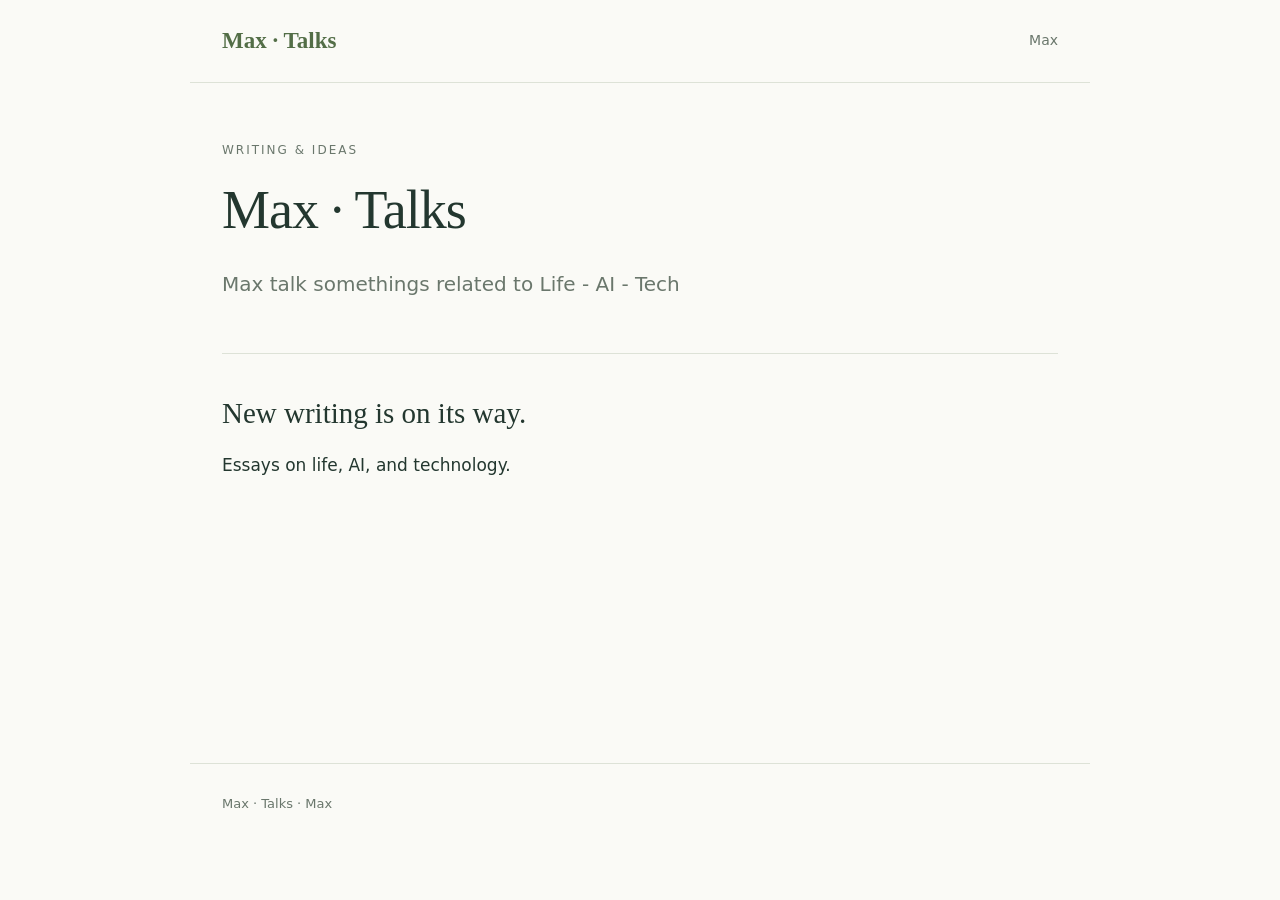
==== site/index.html @ 7d430c4a "Initialize Max Talks public blog and Pages workflow" ====
<!doctype html>
<html lang="en"><head><meta charset="utf-8">
<meta name="viewport" content="width=device-width,initial-scale=1">
<meta http-equiv="Content-Security-Policy" content="default-src 'none'; style-src 'self'; img-src 'self' data:; base-uri 'none'; form-action 'none'">
<title>Max · Talks</title><meta name="description" content="Max talk somethings related to Life - AI - Tech">
<meta name="author" content="Max"><link rel="canonical" href="https://maxtalks.cc/">
<meta property="og:title" content="Max · Talks"><meta property="og:description" content="Max talk somethings related to Life - AI - Tech">
<meta property="og:url" content="https://maxtalks.cc/"><meta property="og:site_name" content="Max · Talks">
<meta property="og:type" content="website"><link rel="stylesheet" href="./assets/site.css"></head>
<body><header class="site-header"><a href="./">Max · Talks</a><span>Max</span></header>
<main><header class="home-header"><p class="eyebrow">WRITING &amp; IDEAS</p><h1>Max · Talks</h1><p class="subtitle">Max talk somethings related to Life - AI - Tech</p></header><section><h2>New writing is on its way.</h2><p>Essays on life, AI, and technology.</p></section></main><footer>Max · Talks · Max</footer></body></html>
---- site/assets/site.css ----
:root{color-scheme:light;--ink:#23372f;--muted:#6a776c;--line:#dde2d7;--paper:#fafaf6;--accent:#536e47}*{box-sizing:border-box}body{margin:0;background:var(--paper);color:var(--ink);font:17px/1.85 system-ui,-apple-system,"Segoe UI",sans-serif}a{color:var(--accent);text-underline-offset:4px;overflow-wrap:anywhere}.site-header,main,footer{max-width:900px;margin:auto;padding:28px 32px}.site-header{display:flex;gap:20px;justify-content:space-between;align-items:center;border-bottom:1px solid var(--line);font-size:14px}.site-header>a{font:bold 23px Georgia,serif;text-decoration:none}.site-header span,footer,.dates,.eyebrow{color:var(--muted)}main{padding-top:56px;min-height:70vh}h1{font:500 clamp(32px,6vw,54px)/1.17 Georgia,"Noto Serif",serif;letter-spacing:-1px;overflow-wrap:anywhere;margin:16px 0 24px}h2{font:500 29px/1.35 Georgia,serif;margin:36px 0 16px}h3{line-height:1.4}.subtitle{font-size:20px;color:var(--muted)}.eyebrow{text-transform:uppercase;font-size:12px;letter-spacing:2px}.dates{font-size:13px}.article-header,.home-header{border-bottom:1px solid var(--line);padding-bottom:32px;margin-bottom:40px}section{margin:32px 0}p{margin:0 0 18px}img,svg{max-width:100%;height:auto}figure{margin:24px 0;overflow:auto}figcaption{font-size:14px;color:var(--muted)}pre{padding:20px;background:#eef0e8;overflow:auto;font-size:14px}code{overflow-wrap:anywhere}table{border-collapse:collapse;display:block;overflow:auto;max-width:100%;font-size:15px}th,td{border:1px solid #cdd6c8;padding:12px;text-align:left}th{background:#edf1e7}blockquote{border-left:3px solid #91a77b;margin:24px 0;padding:12px 24px;background:#f0f3eb}.posts{list-style:none;padding:0}.posts>li{padding:24px 0 32px;border-bottom:1px solid var(--line)}.posts h2{margin:12px 0}.posts h2 a{text-decoration:none}.posts h2 a:hover{text-decoration:underline}.posts p{color:var(--muted)}footer{border-top:1px solid var(--line);font-size:13px;margin-top:50px}@media(max-width:600px){.site-header,main,footer{padding-left:22px;padding-right:22px}.site-header{align-items:flex-start;flex-direction:column;gap:4px}main{padding-top:30px}body{font-size:16px}h2{font-size:25px}.subtitle{font-size:18px}blockquote{padding:12px 16px}}
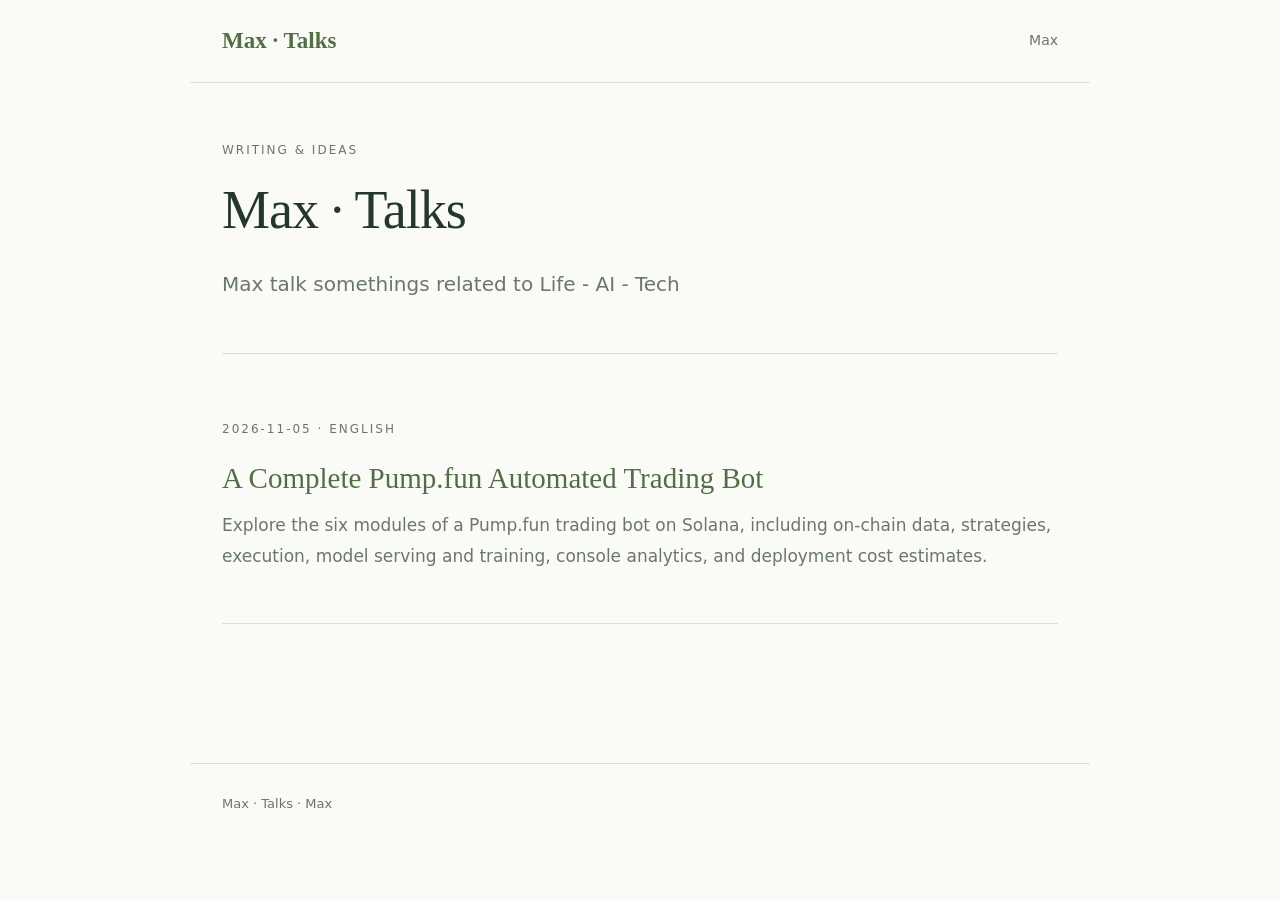
==== commit a63edc3e: "release: A Complete Pump.fun Automated Trading Bot Writing-Release: 34df03cf43a044648ee0e419104bf188" ====
--- a/site/index.html
+++ b/site/index.html
@@ -1,11 +1,12 @@
 <!doctype html>
-<html lang="en"><head><meta charset="utf-8">
+<html lang="zh-CN"><head><meta charset="utf-8">
 <meta name="viewport" content="width=device-width,initial-scale=1">
 <meta http-equiv="Content-Security-Policy" content="default-src 'none'; style-src 'self'; img-src 'self' data:; base-uri 'none'; form-action 'none'">
 <title>Max · Talks</title><meta name="description" content="Max talk somethings related to Life - AI - Tech">
 <meta name="author" content="Max"><link rel="canonical" href="https://maxtalks.cc/">
 <meta property="og:title" content="Max · Talks"><meta property="og:description" content="Max talk somethings related to Life - AI - Tech">
 <meta property="og:url" content="https://maxtalks.cc/"><meta property="og:site_name" content="Max · Talks">
-<meta property="og:type" content="website"><link rel="stylesheet" href="./assets/site.css"></head>
+<meta name="twitter:title" content="Max · Talks"><meta name="twitter:description" content="Max talk somethings related to Life - AI - Tech">
+<link rel="stylesheet" href="./assets/site.css"></head>
 <body><header class="site-header"><a href="./">Max · Talks</a><span>Max</span></header>
-<main><header class="home-header"><p class="eyebrow">WRITING &amp; IDEAS</p><h1>Max · Talks</h1><p class="subtitle">Max talk somethings related to Life - AI - Tech</p></header><section><h2>New writing is on its way.</h2><p>Essays on life, AI, and technology.</p></section></main><footer>Max · Talks · Max</footer></body></html>+<main><header class="home-header"><p class="eyebrow">WRITING & IDEAS</p><h1>Max · Talks</h1><p class="subtitle">Max talk somethings related to Life - AI - Tech</p></header><ol class="posts"><li><p class="eyebrow">2026-11-05 · English</p><h2><a href="posts/pumpfun-trading-bot-architecture/">A Complete Pump.fun Automated Trading Bot</a></h2><p>Explore the six modules of a Pump.fun trading bot on Solana, including on-chain data, strategies, execution, model serving and training, console analytics, and deployment cost estimates.</p></li></ol></main><footer>Max · Talks · Max</footer></body></html>
--- a/site/assets/site.css
+++ b/site/assets/site.css
@@ -1 +1,3 @@
 :root{color-scheme:light;--ink:#23372f;--muted:#6a776c;--line:#dde2d7;--paper:#fafaf6;--accent:#536e47}*{box-sizing:border-box}body{margin:0;background:var(--paper);color:var(--ink);font:17px/1.85 system-ui,-apple-system,"Segoe UI",sans-serif}a{color:var(--accent);text-underline-offset:4px;overflow-wrap:anywhere}.site-header,main,footer{max-width:900px;margin:auto;padding:28px 32px}.site-header{display:flex;gap:20px;justify-content:space-between;align-items:center;border-bottom:1px solid var(--line);font-size:14px}.site-header>a{font:bold 23px Georgia,serif;text-decoration:none}.site-header span,footer,.dates,.eyebrow{color:var(--muted)}main{padding-top:56px;min-height:70vh}h1{font:500 clamp(32px,6vw,54px)/1.17 Georgia,"Noto Serif",serif;letter-spacing:-1px;overflow-wrap:anywhere;margin:16px 0 24px}h2{font:500 29px/1.35 Georgia,serif;margin:36px 0 16px}h3{line-height:1.4}.subtitle{font-size:20px;color:var(--muted)}.eyebrow{text-transform:uppercase;font-size:12px;letter-spacing:2px}.dates{font-size:13px}.article-header,.home-header{border-bottom:1px solid var(--line);padding-bottom:32px;margin-bottom:40px}section{margin:32px 0}p{margin:0 0 18px}img,svg{max-width:100%;height:auto}figure{margin:24px 0;overflow:auto}figcaption{font-size:14px;color:var(--muted)}pre{padding:20px;background:#eef0e8;overflow:auto;font-size:14px}code{overflow-wrap:anywhere}table{border-collapse:collapse;display:block;overflow:auto;max-width:100%;font-size:15px}th,td{border:1px solid #cdd6c8;padding:12px;text-align:left}th{background:#edf1e7}blockquote{border-left:3px solid #91a77b;margin:24px 0;padding:12px 24px;background:#f0f3eb}.posts{list-style:none;padding:0}.posts>li{padding:24px 0 32px;border-bottom:1px solid var(--line)}.posts h2{margin:12px 0}.posts h2 a{text-decoration:none}.posts h2 a:hover{text-decoration:underline}.posts p{color:var(--muted)}footer{border-top:1px solid var(--line);font-size:13px;margin-top:50px}@media(max-width:600px){.site-header,main,footer{padding-left:22px;padding-right:22px}.site-header{align-items:flex-start;flex-direction:column;gap:4px}main{padding-top:30px}body{font-size:16px}h2{font-size:25px}.subtitle{font-size:18px}blockquote{padding:12px 16px}}
+
+.article-topics{display:flex;flex-wrap:wrap;gap:8px;list-style:none;padding:20px 0;margin-top:30px;border-top:1px solid #dbe3dd}.article-topics li{background:#edf3ee;border-radius:20px;padding:4px 12px;font-size:13px;color:#335949}
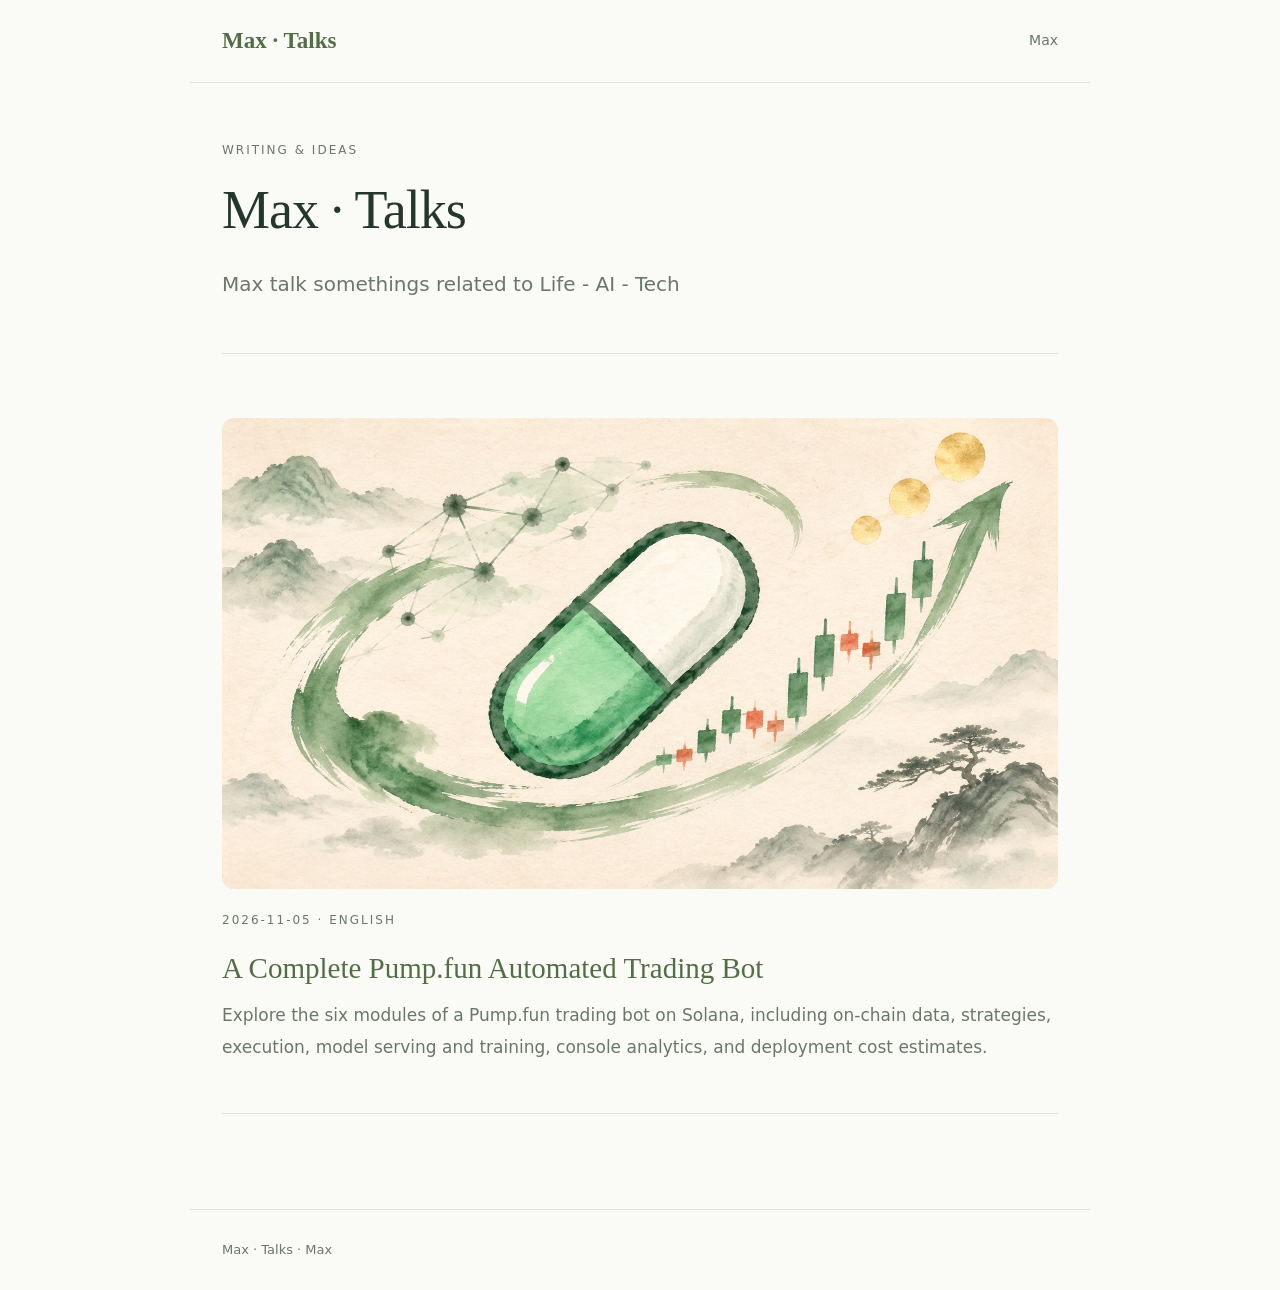
==== commit 63a36b0b: "release: A Complete Pump.fun Automated Trading Bot Writing-Release: 287f8ad4de024dc597160072f805a4b7" ====
--- a/site/index.html
+++ b/site/index.html
@@ -9,4 +9,4 @@
 <meta name="twitter:title" content="Max · Talks"><meta name="twitter:description" content="Max talk somethings related to Life - AI - Tech">
 <link rel="stylesheet" href="./assets/site.css"></head>
 <body><header class="site-header"><a href="./">Max · Talks</a><span>Max</span></header>
-<main><header class="home-header"><p class="eyebrow">WRITING & IDEAS</p><h1>Max · Talks</h1><p class="subtitle">Max talk somethings related to Life - AI - Tech</p></header><ol class="posts"><li><p class="eyebrow">2026-11-05 · English</p><h2><a href="posts/pumpfun-trading-bot-architecture/">A Complete Pump.fun Automated Trading Bot</a></h2><p>Explore the six modules of a Pump.fun trading bot on Solana, including on-chain data, strategies, execution, model serving and training, console analytics, and deployment cost estimates.</p></li></ol></main><footer>Max · Talks · Max</footer></body></html>+<main><header class="home-header"><p class="eyebrow">WRITING & IDEAS</p><h1>Max · Talks</h1><p class="subtitle">Max talk somethings related to Life - AI - Tech</p></header><ol class="posts"><li><a href="posts/pumpfun-trading-bot-architecture/"><img class="post-cover" src="posts/pumpfun-trading-bot-architecture/images/c69019bfd1ebf084ef88937f5e310c7b764c13658e89518fe4d7f7d7e059e145.png" alt="Chinese watercolor cover featuring the Pump.fun capsule, a flowing automation loop, an AI node network, and rising candlesticks amid misty mountains." loading="lazy" width="1672" height="941"></a><p class="eyebrow">2026-11-05 · English</p><h2><a href="posts/pumpfun-trading-bot-architecture/">A Complete Pump.fun Automated Trading Bot</a></h2><p>Explore the six modules of a Pump.fun trading bot on Solana, including on-chain data, strategies, execution, model serving and training, console analytics, and deployment cost estimates.</p></li></ol></main><footer>Max · Talks · Max</footer></body></html>
--- a/site/assets/site.css
+++ b/site/assets/site.css
@@ -1,3 +1,5 @@
 :root{color-scheme:light;--ink:#23372f;--muted:#6a776c;--line:#dde2d7;--paper:#fafaf6;--accent:#536e47}*{box-sizing:border-box}body{margin:0;background:var(--paper);color:var(--ink);font:17px/1.85 system-ui,-apple-system,"Segoe UI",sans-serif}a{color:var(--accent);text-underline-offset:4px;overflow-wrap:anywhere}.site-header,main,footer{max-width:900px;margin:auto;padding:28px 32px}.site-header{display:flex;gap:20px;justify-content:space-between;align-items:center;border-bottom:1px solid var(--line);font-size:14px}.site-header>a{font:bold 23px Georgia,serif;text-decoration:none}.site-header span,footer,.dates,.eyebrow{color:var(--muted)}main{padding-top:56px;min-height:70vh}h1{font:500 clamp(32px,6vw,54px)/1.17 Georgia,"Noto Serif",serif;letter-spacing:-1px;overflow-wrap:anywhere;margin:16px 0 24px}h2{font:500 29px/1.35 Georgia,serif;margin:36px 0 16px}h3{line-height:1.4}.subtitle{font-size:20px;color:var(--muted)}.eyebrow{text-transform:uppercase;font-size:12px;letter-spacing:2px}.dates{font-size:13px}.article-header,.home-header{border-bottom:1px solid var(--line);padding-bottom:32px;margin-bottom:40px}section{margin:32px 0}p{margin:0 0 18px}img,svg{max-width:100%;height:auto}figure{margin:24px 0;overflow:auto}figcaption{font-size:14px;color:var(--muted)}pre{padding:20px;background:#eef0e8;overflow:auto;font-size:14px}code{overflow-wrap:anywhere}table{border-collapse:collapse;display:block;overflow:auto;max-width:100%;font-size:15px}th,td{border:1px solid #cdd6c8;padding:12px;text-align:left}th{background:#edf1e7}blockquote{border-left:3px solid #91a77b;margin:24px 0;padding:12px 24px;background:#f0f3eb}.posts{list-style:none;padding:0}.posts>li{padding:24px 0 32px;border-bottom:1px solid var(--line)}.posts h2{margin:12px 0}.posts h2 a{text-decoration:none}.posts h2 a:hover{text-decoration:underline}.posts p{color:var(--muted)}footer{border-top:1px solid var(--line);font-size:13px;margin-top:50px}@media(max-width:600px){.site-header,main,footer{padding-left:22px;padding-right:22px}.site-header{align-items:flex-start;flex-direction:column;gap:4px}main{padding-top:30px}body{font-size:16px}h2{font-size:25px}.subtitle{font-size:18px}blockquote{padding:12px 16px}}
 
 .article-topics{display:flex;flex-wrap:wrap;gap:8px;list-style:none;padding:20px 0;margin-top:30px;border-top:1px solid #dbe3dd}.article-topics li{background:#edf3ee;border-radius:20px;padding:4px 12px;font-size:13px;color:#335949}
+
+.article-banner{margin:28px 0 40px}.article-banner img,.post-cover{display:block;width:100%;height:auto;border-radius:12px}.post-cover{margin-bottom:20px}
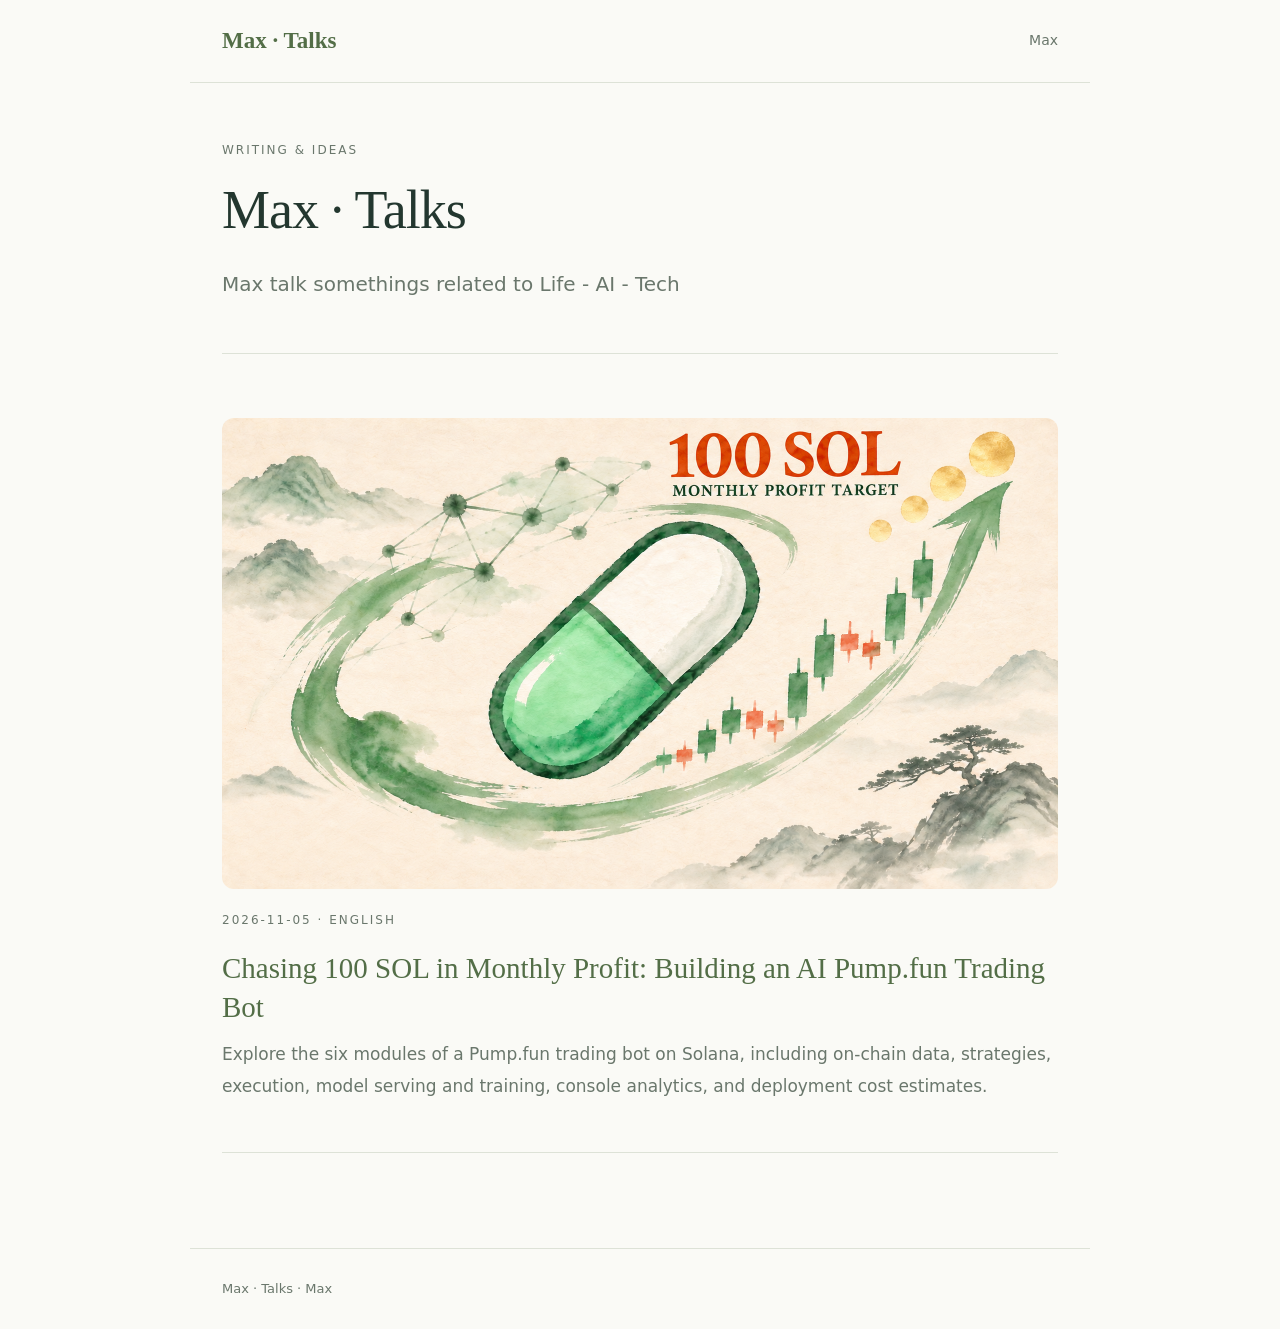
==== commit b11c5be4: "release: Chasing 100 SOL in Monthly Profit: Building an AI Pump.fun Trading Bot Writing-Release: 147" ====
--- a/site/index.html
+++ b/site/index.html
@@ -9,4 +9,4 @@
 <meta name="twitter:title" content="Max · Talks"><meta name="twitter:description" content="Max talk somethings related to Life - AI - Tech">
 <link rel="stylesheet" href="./assets/site.css"></head>
 <body><header class="site-header"><a href="./">Max · Talks</a><span>Max</span></header>
-<main><header class="home-header"><p class="eyebrow">WRITING & IDEAS</p><h1>Max · Talks</h1><p class="subtitle">Max talk somethings related to Life - AI - Tech</p></header><ol class="posts"><li><a href="posts/pumpfun-trading-bot-architecture/"><img class="post-cover" src="posts/pumpfun-trading-bot-architecture/images/c69019bfd1ebf084ef88937f5e310c7b764c13658e89518fe4d7f7d7e059e145.png" alt="Chinese watercolor cover featuring the Pump.fun capsule, a flowing automation loop, an AI node network, and rising candlesticks amid misty mountains." loading="lazy" width="1672" height="941"></a><p class="eyebrow">2026-11-05 · English</p><h2><a href="posts/pumpfun-trading-bot-architecture/">A Complete Pump.fun Automated Trading Bot</a></h2><p>Explore the six modules of a Pump.fun trading bot on Solana, including on-chain data, strategies, execution, model serving and training, console analytics, and deployment cost estimates.</p></li></ol></main><footer>Max · Talks · Max</footer></body></html>+<main><header class="home-header"><p class="eyebrow">WRITING & IDEAS</p><h1>Max · Talks</h1><p class="subtitle">Max talk somethings related to Life - AI - Tech</p></header><ol class="posts"><li><a href="posts/pumpfun-trading-bot-architecture/"><img class="post-cover" src="posts/pumpfun-trading-bot-architecture/images/2cd561b39d786768351433db32b76b63f949eb5d97fecc5bd4317c626109992b.png" alt="Watercolor Pump.fun banner with enlarged orange-red “100 SOL” at the upper right and “MONTHLY PROFIT TARGET” beneath." loading="lazy" width="1672" height="941"></a><p class="eyebrow">2026-11-05 · English</p><h2><a href="posts/pumpfun-trading-bot-architecture/">Chasing 100 SOL in Monthly Profit: Building an AI Pump.fun Trading Bot</a></h2><p>Explore the six modules of a Pump.fun trading bot on Solana, including on-chain data, strategies, execution, model serving and training, console analytics, and deployment cost estimates.</p></li></ol></main><footer>Max · Talks · Max</footer></body></html>
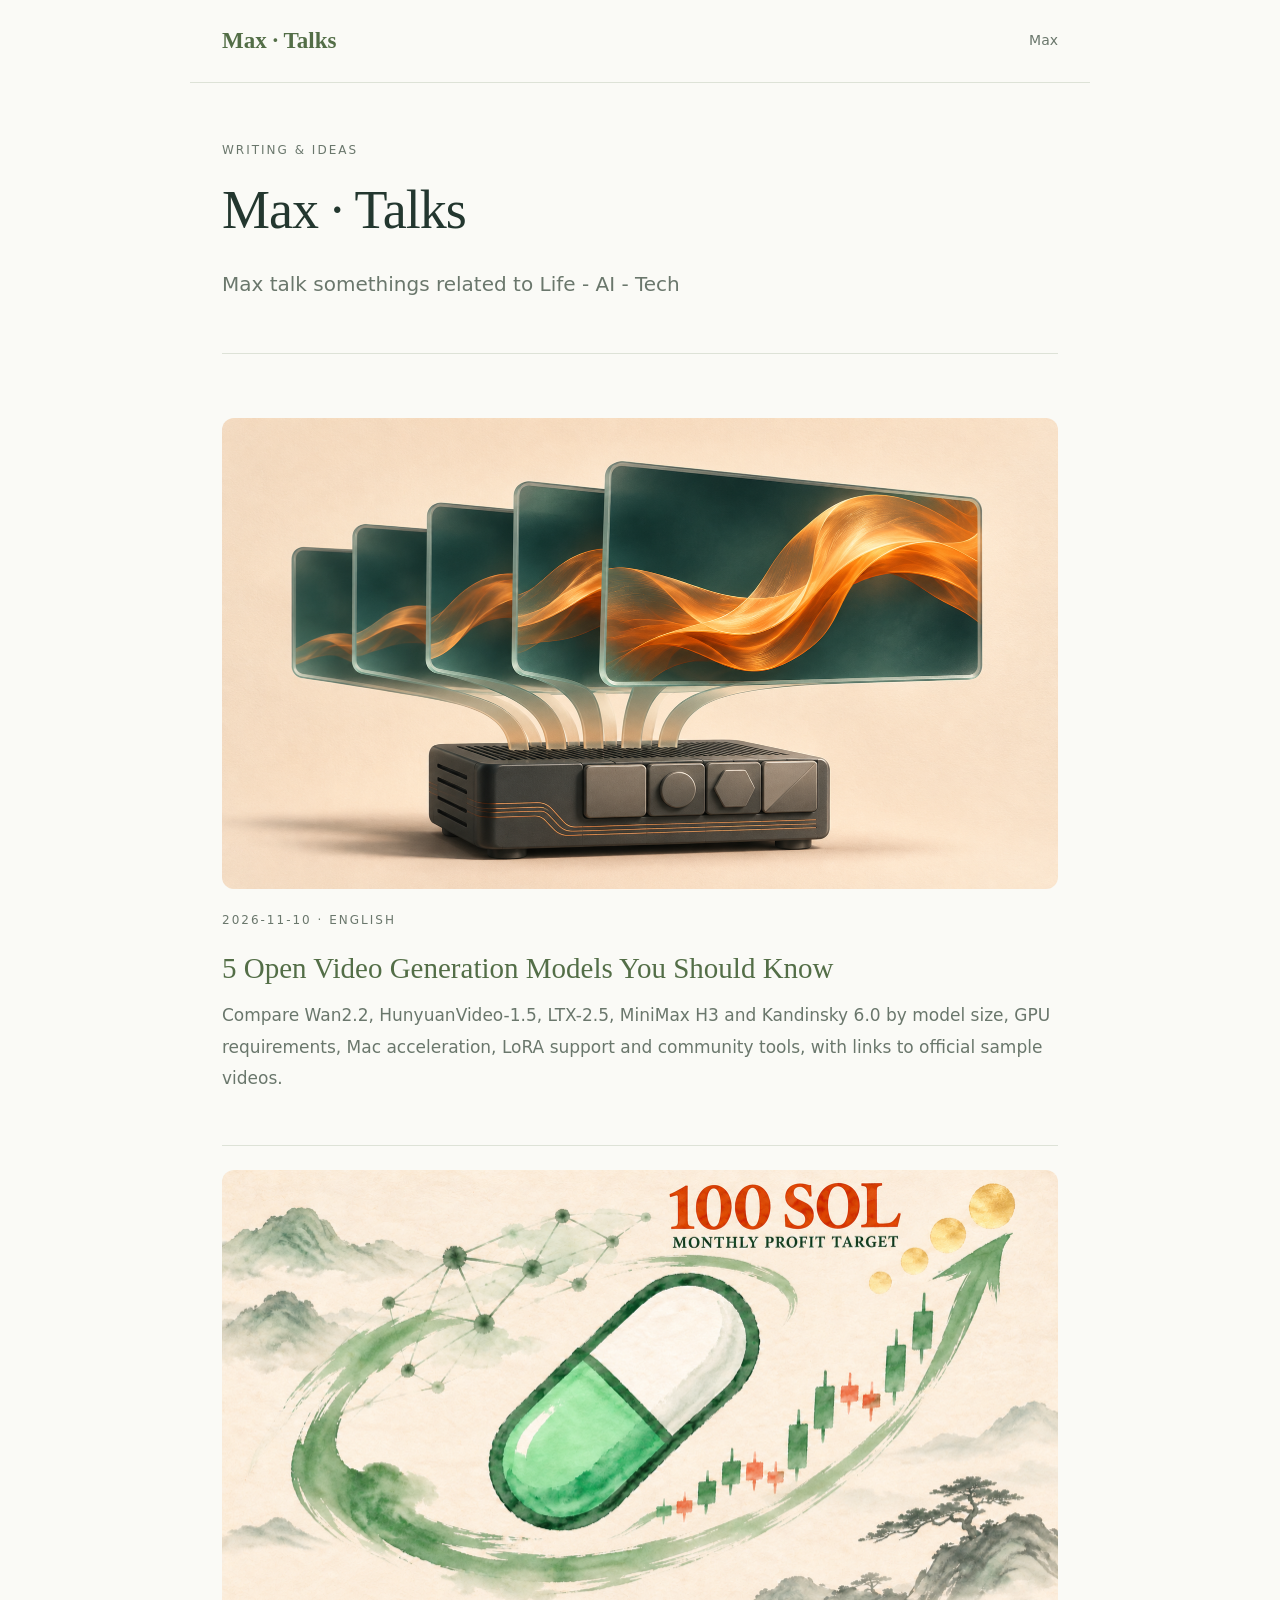
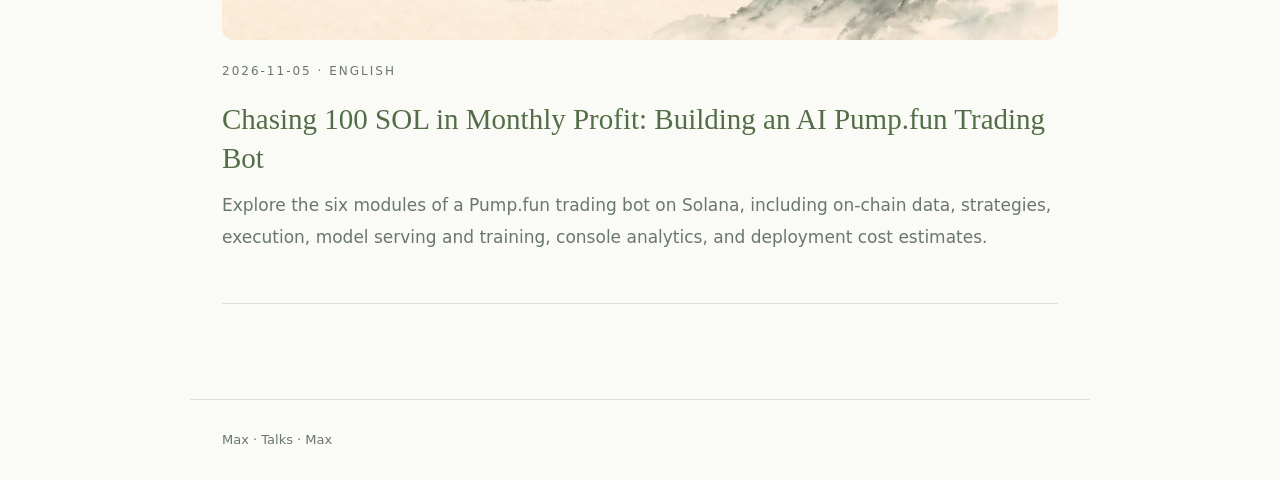
==== commit 94eb1ab4: "release: 5 Open Video Generation Models You Should Know Writing-Release: eb3fb950fb8042f0a4450c8bee8" ====
--- a/site/index.html
+++ b/site/index.html
@@ -9,4 +9,4 @@
 <meta name="twitter:title" content="Max · Talks"><meta name="twitter:description" content="Max talk somethings related to Life - AI - Tech">
 <link rel="stylesheet" href="./assets/site.css"></head>
 <body><header class="site-header"><a href="./">Max · Talks</a><span>Max</span></header>
-<main><header class="home-header"><p class="eyebrow">WRITING & IDEAS</p><h1>Max · Talks</h1><p class="subtitle">Max talk somethings related to Life - AI - Tech</p></header><ol class="posts"><li><a href="posts/pumpfun-trading-bot-architecture/"><img class="post-cover" src="posts/pumpfun-trading-bot-architecture/images/2cd561b39d786768351433db32b76b63f949eb5d97fecc5bd4317c626109992b.png" alt="Watercolor Pump.fun banner with enlarged orange-red “100 SOL” at the upper right and “MONTHLY PROFIT TARGET” beneath." loading="lazy" width="1672" height="941"></a><p class="eyebrow">2026-11-05 · English</p><h2><a href="posts/pumpfun-trading-bot-architecture/">Chasing 100 SOL in Monthly Profit: Building an AI Pump.fun Trading Bot</a></h2><p>Explore the six modules of a Pump.fun trading bot on Solana, including on-chain data, strategies, execution, model serving and training, console analytics, and deployment cost estimates.</p></li></ol></main><footer>Max · Talks · Max</footer></body></html>+<main><header class="home-header"><p class="eyebrow">WRITING & IDEAS</p><h1>Max · Talks</h1><p class="subtitle">Max talk somethings related to Life - AI - Tech</p></header><ol class="posts"><li><a href="posts/open-video-generation-models/"><img class="post-cover" src="posts/open-video-generation-models/images/30479632dc14e1c107b7f237f151d8a15fc5a0b96b3479890de4753b54c3d957.png" alt="Five overlapping teal video frames display a flowing amber wave above a modular graphite computer on an ivory background." loading="lazy" width="1672" height="941"></a><p class="eyebrow">2026-11-10 · English</p><h2><a href="posts/open-video-generation-models/">5 Open Video Generation Models You Should Know</a></h2><p>Compare Wan2.2, HunyuanVideo-1.5, LTX-2.5, MiniMax H3 and Kandinsky 6.0 by model size, GPU requirements, Mac acceleration, LoRA support and community tools, with links to official sample videos.</p></li><li><a href="posts/pumpfun-trading-bot-architecture/"><img class="post-cover" src="posts/pumpfun-trading-bot-architecture/images/2cd561b39d786768351433db32b76b63f949eb5d97fecc5bd4317c626109992b.png" alt="Watercolor Pump.fun banner with enlarged orange-red “100 SOL” at the upper right and “MONTHLY PROFIT TARGET” beneath." loading="lazy" width="1672" height="941"></a><p class="eyebrow">2026-11-05 · English</p><h2><a href="posts/pumpfun-trading-bot-architecture/">Chasing 100 SOL in Monthly Profit: Building an AI Pump.fun Trading Bot</a></h2><p>Explore the six modules of a Pump.fun trading bot on Solana, including on-chain data, strategies, execution, model serving and training, console analytics, and deployment cost estimates.</p></li></ol></main><footer>Max · Talks · Max</footer></body></html>
